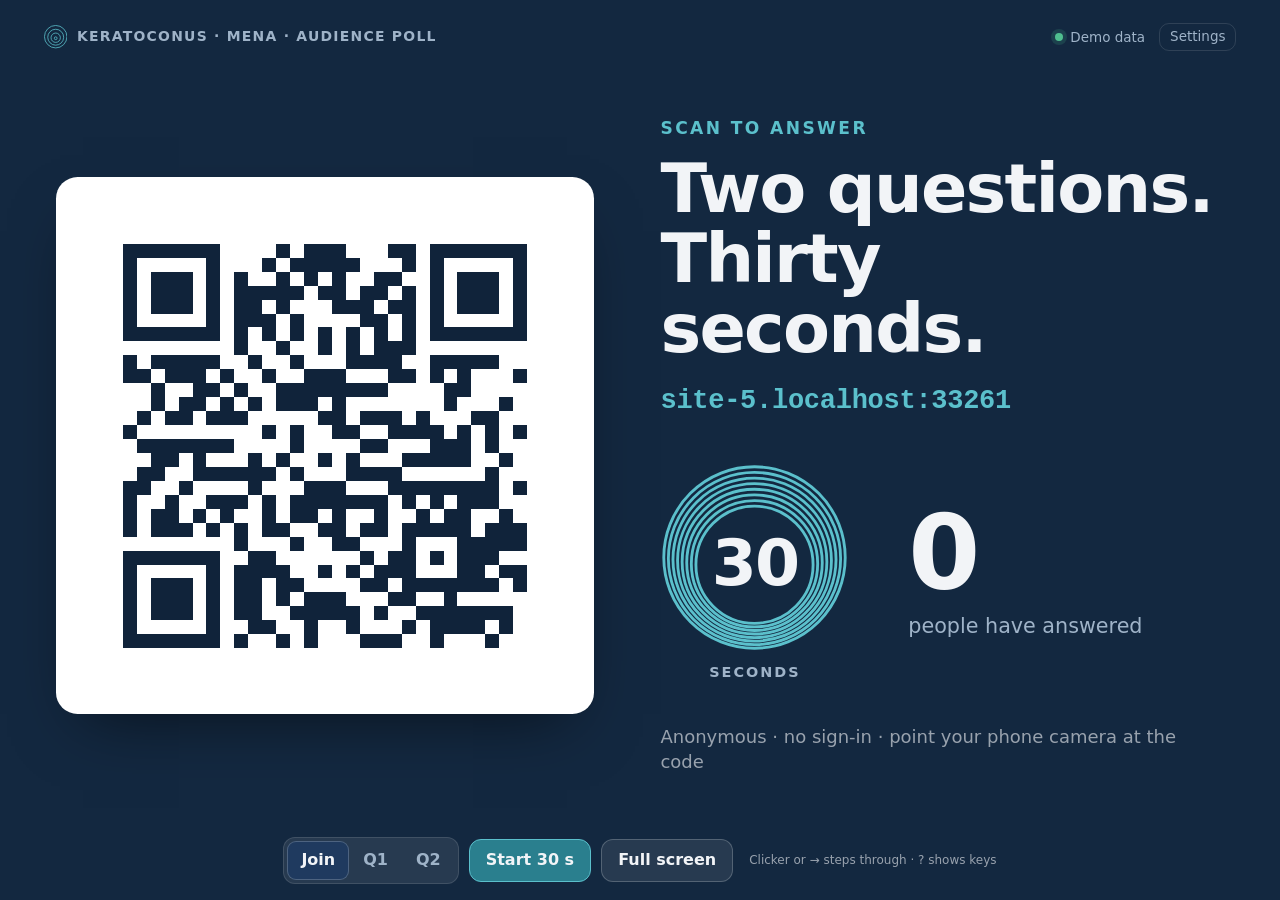
==== screen.html @ 633d8ecb "Live two-question audience poll for the keratoconus talk Voting page for phones, presenter screen wi" ====
<!doctype html>
<html lang="en">
<head>
<meta charset="utf-8">
<meta name="viewport" content="width=device-width, initial-scale=1, viewport-fit=cover">
<meta name="theme-color" content="#132840">
<meta name="robots" content="noindex">
<title>Keratoconus poll: presenter screen</title>
<link rel="icon" href="assets/icon.svg" type="image/svg+xml">
<link rel="stylesheet" href="assets/poll.css?v=1">
</head>
<body class="screen">
<div class="bg-rings" id="bgRings" aria-hidden="true"></div>
<div class="s-app">
  <header class="s-top">
    <div class="brand"><span class="brand-mark" id="brandMark"></span><span>Keratoconus<span class="wide-only"> · MENA · audience poll</span></span></div>
    <div class="s-meta">
      <span class="badge test" id="sessBadge" hidden></span>
      <span class="badge" id="roleBadge" hidden>Presenter</span>
      <span class="conn" id="conn"><i></i><span id="connText">Connecting</span></span>
      <button type="button" class="iconbtn" id="btnSettings" aria-haspopup="dialog">Settings</button>
    </div>
  </header>
  <main class="s-main" id="main">
    <section class="view join" id="vjoin">
      <div class="qr-tile" id="qr"></div>
      <div class="join-side">
        <p class="kicker">Scan to answer</p>
        <h1 class="join-title">Two questions.<br>Thirty seconds.</h1>
        <p class="join-url" id="joinUrl"></p>
        <div class="join-row">
          <div>
            <div class="clock" id="clock"><span id="clockRings"></span><span class="clock-num" id="clockNum">30</span></div>
            <span class="clock-cap" id="clockCap">seconds</span>
          </div>
          <div class="tally"><span class="tally-num" id="tally">0</span><span class="tally-lbl" id="tallyLbl">people have answered</span></div>
        </div>
        <p class="join-note">Anonymous · no sign-in · point your phone camera at the code</p>
      </div>
    </section>
  </main>
  <nav class="s-controls" id="controls" aria-label="Poll controls">
    <div class="seg">
      <button type="button" data-view="join">Join</button>
      <button type="button" data-view="q1">Q1</button>
      <button type="button" data-view="q2">Q2</button>
    </div>
    <button type="button" class="btn" id="btnTimer">Start 30 s</button>
    <button type="button" class="btn" id="btnReveal">Reveal</button>
    <button type="button" class="btn wide-only" id="btnFull">Full screen</button>
    <span class="kbd-hint">Clicker or → steps through · ? shows keys</span>
  </nav>
</div>
<div class="panel" id="panel" hidden role="dialog" aria-label="Settings and help"></div>
<div class="blackout" id="blackout" hidden></div>
<script src="config.js?v=1"></script>
<script src="assets/questions.js?v=1"></script>
<script src="assets/answers.js?v=1"></script>
<script src="assets/qrcode.js?v=1"></script>
<script src="assets/common.js?v=1"></script>
<script src="assets/screen.js?v=1"></script>
</body>
</html>
---- assets/poll.css ----
/* Keratoconus talk poll. Palette follows the slide deck: navy 1F3A5F, teal 2A7F8E, grey 6B7280. */
:root {
  --bg-0: #0d1b2e;
  --bg-1: #132840;
  --navy: #1f3a5f;
  --ink: #f2f4f7;
  --ink-2: #d5dde6;
  --muted: #9fb3c8;
  --dim: rgba(242, 244, 247, 0.6);
  --line: rgba(242, 244, 247, 0.12);
  --line-2: rgba(242, 244, 247, 0.22);
  --surface: rgba(255, 255, 255, 0.045);
  --surface-2: rgba(255, 255, 255, 0.085);
  --teal: #2a7f8e;
  --teal-hi: #5bc0cc;
  --green: #4fbf8f;
  --amber: #e5b85c;
  --font: system-ui, -apple-system, "Segoe UI", Roboto, "Helvetica Neue", Arial, "Noto Sans", sans-serif;
  --mono: ui-monospace, "SF Mono", Menlo, Consolas, "Liberation Mono", monospace;
  color-scheme: dark;
}

* { box-sizing: border-box; }
html { -webkit-text-size-adjust: 100%; }
html, body { margin: 0; background: var(--bg-1); color: var(--ink); }
body {
  font-family: var(--font);
  line-height: 1.4;
  min-height: 100vh;
  min-height: 100dvh;
  -webkit-font-smoothing: antialiased;
  -moz-osx-font-smoothing: grayscale;
}
body::before {
  content: "";
  position: fixed;
  top: 0; right: 0; bottom: 0; left: 0;
  z-index: -2;
  background: radial-gradient(130% 90% at 50% -20%, #24446c 0%, var(--bg-1) 52%, var(--bg-0) 100%);
}
.bg-rings {
  position: fixed;
  z-index: -1;
  pointer-events: none;
  right: -40vmax;
  bottom: -46vmax;
  width: 112vmax;
  height: 112vmax;
}
.bg-rings svg { width: 100%; height: 100%; display: block; }
.bg-rings circle { fill: none; stroke: rgba(159, 179, 200, 0.075); stroke-width: 0.32; }

button { font: inherit; color: inherit; }
a { color: var(--teal-hi); }
:focus-visible { outline: 3px solid var(--teal-hi); outline-offset: 2px; border-radius: 6px; }
[hidden] { display: none !important; }
.sr-only {
  position: absolute; width: 1px; height: 1px; padding: 0; margin: -1px;
  overflow: hidden; clip: rect(0, 0, 0, 0); white-space: nowrap; border: 0;
}

.brand {
  display: flex; align-items: center; gap: 10px;
  font-size: 12.5px; letter-spacing: 0.09em; text-transform: uppercase;
  color: var(--muted); font-weight: 650;
}
.brand-mark { display: block; width: 22px; height: 22px; flex: none; }
.brand-mark svg { width: 100%; height: 100%; display: block; }
.brand-mark circle { fill: none; stroke: var(--teal-hi); stroke-width: 3.4; }

.eyebrow {
  margin: 0 0 10px;
  font-size: 12.5px; letter-spacing: 0.1em; text-transform: uppercase;
  font-weight: 700; color: var(--teal-hi);
}
.eyebrow .step { color: var(--muted); margin-right: 8px; }

@keyframes rise { from { opacity: 0; transform: translateY(12px); } to { opacity: 1; transform: none; } }
@keyframes fade { from { opacity: 0; } to { opacity: 1; } }
@keyframes bump { 0% { transform: scale(1); } 35% { transform: scale(1.08); } 100% { transform: scale(1); } }
@keyframes pulse { 0%, 100% { opacity: 1; } 50% { opacity: 0.35; } }
@keyframes draw { from { stroke-dashoffset: 1; } to { stroke-dashoffset: 0; } }
.enter { animation: rise 0.34s cubic-bezier(0.2, 0.8, 0.2, 1) both; }

/* =====================================================================
   Voter page (phones)
   ===================================================================== */
.voter .wrap {
  max-width: 520px;
  margin: 0 auto;
  padding: max(14px, env(safe-area-inset-top)) 18px max(22px, env(safe-area-inset-bottom));
  min-height: 100vh;
  min-height: 100dvh;
  display: flex;
  flex-direction: column;
}
.v-top { display: flex; align-items: center; justify-content: space-between; gap: 12px; min-height: 44px; }

.pill-timer {
  display: flex; align-items: center; gap: 8px;
  padding: 5px 12px 5px 6px;
  border-radius: 999px;
  background: var(--surface-2);
  border: 1px solid var(--line);
  font-variant-numeric: tabular-nums;
  font-weight: 750; font-size: 15px;
  white-space: nowrap;
}
.pill-timer svg { width: 24px; height: 24px; display: block; }
.pill-timer circle { fill: none; stroke: var(--teal-hi); stroke-width: 3.2; }
.pill-timer .unit { color: var(--muted); font-weight: 600; font-size: 13px; margin-left: -4px; }
.pill-timer.over { color: var(--amber); }
.pill-timer.over circle { stroke: var(--amber); opacity: 0.5; }

.progress { display: grid; grid-template-columns: 1fr 1fr; gap: 6px; margin: 14px 0 24px; }
.progress span { height: 4px; border-radius: 4px; background: var(--line-2); transition: background 0.3s ease; }
.progress span.on { background: var(--teal-hi); }

.qtext {
  margin: 0 0 20px;
  font-size: 22px; line-height: 1.3; font-weight: 650; letter-spacing: -0.005em;
  text-wrap: pretty;
}
.qtext em { font-style: normal; color: var(--teal-hi); }
.opts { display: grid; gap: 10px; }
.opt {
  position: relative;
  display: flex; align-items: center; justify-content: space-between; gap: 12px;
  width: 100%; min-height: 62px;
  padding: 14px 18px;
  border-radius: 14px;
  border: 1px solid var(--line-2);
  background: var(--surface);
  text-align: left; cursor: pointer;
  -webkit-tap-highlight-color: transparent;
  touch-action: manipulation;
  transition: background 0.16s ease, border-color 0.16s ease, transform 0.1s ease, box-shadow 0.16s ease;
}
.opt:hover { background: var(--surface-2); }
.opt:active { transform: scale(0.985); }
.opt-main { font-size: 24px; font-weight: 750; letter-spacing: -0.01em; font-variant-numeric: tabular-nums lining-nums; }
.opt-sub { font-size: 15px; color: var(--muted); font-variant-numeric: tabular-nums; display: flex; align-items: center; gap: 10px; }
.opt .tick {
  width: 22px; height: 22px; border-radius: 50%;
  border: 1.5px solid var(--line-2);
  display: grid; place-items: center; flex: none;
}
.opt .tick svg { width: 13px; height: 13px; opacity: 0; }
.opt[aria-checked="true"] {
  background: var(--teal);
  border-color: var(--teal-hi);
  box-shadow: 0 0 0 4px rgba(91, 192, 204, 0.18), 0 12px 26px -14px rgba(0, 0, 0, 0.7);
}
.opt[aria-checked="true"] .opt-sub { color: rgba(255, 255, 255, 0.88); }
.opt[aria-checked="true"] .tick { background: #fff; border-color: #fff; }
.opt[aria-checked="true"] .tick svg { opacity: 1; }
.hint { margin: 16px 2px 0; font-size: 13.5px; color: var(--dim); }
.back {
  margin-top: 14px; background: none; border: 0; padding: 8px 2px;
  color: var(--muted); font-size: 15px; cursor: pointer; align-self: flex-start;
}

/* done + reveal */
.done-mark { width: 58px; height: 58px; margin: 6px 0 4px; }
.done-mark svg { width: 100%; height: 100%; display: block; overflow: visible; }
.done-mark circle { fill: none; stroke: var(--teal-hi); stroke-width: 2.2; stroke-dasharray: 1; stroke-dashoffset: 0; }
.done-mark .chk { fill: none; stroke: var(--ink); stroke-width: 6; stroke-linecap: round; stroke-linejoin: round; stroke-dasharray: 1; }
.done-mark.play circle { animation: draw 0.7s cubic-bezier(0.3, 0.7, 0.2, 1) both; }
.done-mark.play .chk { animation: draw 0.4s 0.55s ease-out both; }
.done h1 { font-size: 30px; line-height: 1.15; margin: 10px 0 6px; letter-spacing: -0.015em; }
.lede { color: var(--ink-2); margin: 0 0 20px; font-size: 16px; }

.card {
  border: 1px solid var(--line);
  background: var(--surface);
  border-radius: 16px;
  padding: 16px 16px 15px;
  margin-bottom: 12px;
}
.card .eyebrow { margin-bottom: 8px; }
.yours { display: flex; align-items: baseline; justify-content: space-between; gap: 10px; }
.yours .lbl { color: var(--muted); font-size: 14px; display: block; }
.yours b { font-size: 22px; font-variant-numeric: tabular-nums; }
.yours .pc { color: var(--muted); font-size: 15px; margin-left: 6px; }
.link {
  background: none; border: 0; color: var(--teal-hi);
  font-weight: 650; padding: 6px 0; cursor: pointer; font-size: 15px;
}
.wait { color: var(--dim); font-size: 14px; margin: 8px 0 0; }

.ans { display: flex; align-items: baseline; gap: 10px; flex-wrap: wrap; margin: 2px 0 2px; }
.ans .big { font-size: 40px; line-height: 1.05; font-weight: 800; letter-spacing: -0.025em; color: var(--teal-hi); font-variant-numeric: tabular-nums; }
.ans .val { font-size: 19px; color: var(--ink-2); font-weight: 650; }
.basis { color: var(--muted); font-size: 14px; margin: 0 0 12px; }
.dots { display: grid; grid-template-columns: repeat(11, 1fr); gap: 5px; margin: 6px 0 14px; max-width: 286px; }
.dots i { display: block; width: 100%; height: 0; padding-top: 100%; border-radius: 50%; background: rgba(159, 179, 200, 0.26); }
.dots i.hit { background: var(--teal-hi); box-shadow: 0 0 0 3px rgba(91, 192, 204, 0.22); }
.dots-cap { font-size: 12.5px; color: var(--dim); margin: -6px 0 12px; }
.mine { border-top: 1px solid var(--line); padding-top: 12px; margin-top: 4px; font-size: 15px; color: var(--ink-2); }
.mine b { color: var(--ink); }
.mine .src { display: block; color: var(--muted); font-size: 13.5px; margin-top: 3px; }
.mine.right b { color: var(--teal-hi); }
.room { color: var(--muted); font-size: 13.5px; margin: 6px 0 0; }
.take { margin: 12px 0 0; font-size: 15px; line-height: 1.45; color: var(--ink); }

.sendstate { font-size: 13.5px; color: var(--dim); margin: 6px 2px 0; display: flex; gap: 9px; align-items: center; }
.sendstate .dot { width: 8px; height: 8px; border-radius: 50%; background: var(--muted); flex: none; }
.sendstate.ok .dot { background: var(--green); }
.sendstate.busy .dot { animation: pulse 1s ease-in-out infinite; }
.sendstate.err .dot { background: var(--amber); }
.notice {
  border: 1px solid rgba(229, 184, 92, 0.4);
  background: rgba(229, 184, 92, 0.1);
  color: var(--ink);
  border-radius: 12px; padding: 10px 12px; font-size: 14px; margin: 0 0 16px;
}
.btn-ghost {
  display: inline-flex; align-items: center; gap: 8px;
  border: 1px solid var(--line-2); background: var(--surface);
  border-radius: 12px; padding: 11px 14px; color: var(--ink);
  text-decoration: none; font-weight: 650; font-size: 15px; cursor: pointer;
}
.v-foot {
  margin-top: auto; padding-top: 28px;
  font-size: 12.5px; color: var(--dim);
  display: flex; justify-content: space-between; gap: 12px; flex-wrap: wrap;
}
.v-foot .link { font-size: 12.5px; color: var(--muted); font-weight: 600; padding: 0; }
.demo-flag { color: var(--amber); }

/* =====================================================================
   Presenter screen (projector, laptop or phone)
   ===================================================================== */
.screen { overflow: hidden; height: 100vh; height: 100dvh; }
.s-app { height: 100%; display: grid; grid-template-rows: auto 1fr auto; }
.s-top { display: flex; align-items: center; justify-content: space-between; gap: 16px; padding: 2.6vh 3.4vw 0; }
.s-top .brand { font-size: max(12px, 1.55vh); }
.s-top .brand-mark { width: max(20px, 2.6vh); height: max(20px, 2.6vh); }
.s-meta { display: flex; align-items: center; gap: 14px; font-size: max(12px, 1.5vh); color: var(--muted); }
.badge {
  border-radius: 999px; padding: 3px 10px; font-weight: 700;
  letter-spacing: 0.06em; text-transform: uppercase; font-size: max(10.5px, 1.25vh);
  border: 1px solid var(--line-2); color: var(--muted);
}
.badge.test { background: rgba(229, 184, 92, 0.14); color: var(--amber); border-color: rgba(229, 184, 92, 0.42); }
.conn { display: flex; align-items: center; gap: 7px; white-space: nowrap; }
.conn i { width: 8px; height: 8px; border-radius: 50%; background: var(--muted); }
.conn.live i { background: var(--green); box-shadow: 0 0 0 4px rgba(79, 191, 143, 0.16); }
.conn.bad i { background: var(--amber); }
.iconbtn {
  background: none; border: 1px solid var(--line); color: var(--muted);
  border-radius: 10px; padding: 6px 10px; cursor: pointer; line-height: 1; font-size: max(13px, 1.5vh);
}
.iconbtn:hover { color: var(--ink); border-color: var(--line-2); }

.s-main { position: relative; min-height: 0; }
.view { position: absolute; inset: 0; padding: 3vh 4.4vw 1.5vh; display: none; }
.view.on { display: grid; animation: fade 0.35s ease both; }

/* join */
.join { grid-template-columns: auto 1fr; align-items: center; gap: 5.2vw; }
.qr-tile {
  background: #fff; border-radius: 2.4vh; padding: 1.2vh;
  width: min(60vh, 42vw); aspect-ratio: 1 / 1;
  box-shadow: 0 3vh 7vh -3vh rgba(0, 0, 0, 0.6);
}
.qr-tile svg { width: 100%; height: 100%; display: block; }
.kicker {
  margin: 0 0 1.5vh;
  font-size: max(12px, 1.9vh); letter-spacing: 0.14em; text-transform: uppercase;
  font-weight: 700; color: var(--teal-hi);
}
.join-title { margin: 0 0 2.2vh; font-size: 7.6vh; line-height: 1.02; letter-spacing: -0.025em; font-weight: 800; }
.join-url { font-family: var(--mono); font-size: 3vh; color: var(--ink-2); margin: 0 0 4.6vh; letter-spacing: -0.01em; word-break: break-all; }
.join-url b { color: var(--teal-hi); font-weight: 700; }
.join-row { display: flex; align-items: center; gap: 4.6vw; }
.clock { position: relative; width: 21vh; height: 21vh; flex: none; }
.clock svg { width: 100%; height: 100%; display: block; }
.clock circle { fill: none; stroke: var(--teal-hi); stroke-width: 1.5; }
.clock.over circle { stroke: var(--muted); }
.clock-num {
  position: absolute; inset: 0; display: grid; place-items: center;
  font-size: 7.2vh; font-weight: 800; font-variant-numeric: tabular-nums; letter-spacing: -0.03em;
  padding-top: 1.4vh;
}
.clock-cap {
  display: block; font-size: max(11px, 1.6vh); color: var(--muted); text-align: center;
  margin-top: 1.2vh; text-transform: uppercase; letter-spacing: 0.14em; font-weight: 700;
}
.tally-num { display: block; font-size: 11.5vh; line-height: 0.95; font-weight: 800; letter-spacing: -0.035em; font-variant-numeric: tabular-nums; }
.tally-num.bump { animation: bump 0.45s ease; }
.tally-lbl { display: block; font-size: 2.3vh; color: var(--muted); margin-top: 1vh; }
.join-note { margin: 4.6vh 0 0; color: var(--dim); font-size: 2vh; }

/* results */
.results { grid-template-rows: auto 1fr auto; gap: 2.2vh; }
.r-q { margin: 0; font-size: 3.6vh; line-height: 1.22; font-weight: 650; max-width: 60ch; text-wrap: balance; }
.r-mode { display: none; }
.bars { list-style: none; margin: 0; padding: 0; display: grid; grid-auto-rows: minmax(0, 1fr); gap: 1.2vh; align-content: stretch; min-height: 0; }
.bar { display: grid; grid-template-columns: 23vh minmax(0, 1fr) 13vh; align-items: center; column-gap: 2.6vw; min-height: 0; }
.bar-label { display: flex; flex-direction: column; justify-content: center; }
.bar-main { font-size: 3.9vh; line-height: 1.05; font-weight: 800; letter-spacing: -0.015em; font-variant-numeric: tabular-nums; display: flex; align-items: center; gap: 1vh; transition: color 0.4s ease; }
.bar-sub { font-size: 1.95vh; color: var(--muted); margin-top: 0.4vh; }
.bar-mid { display: flex; flex-direction: column; justify-content: center; gap: 0.9vh; min-width: 0; }
.bar-track { position: relative; height: 5.4vh; border-radius: 1.1vh; background: rgba(255, 255, 255, 0.06); overflow: hidden; }
.bar-fill {
  position: absolute; top: 0; bottom: 0; left: 0; width: 0;
  background: rgba(159, 179, 200, 0.6);
  border-radius: 1.1vh;
  transition: width 0.8s cubic-bezier(0.2, 0.8, 0.2, 1), background 0.45s ease;
}
.bar.top .bar-fill { background: rgba(213, 221, 230, 0.86); }
.bar-tag {
  position: absolute; top: 50%; transform: translateY(-50%); left: 1.2vh;
  font-size: 1.6vh; font-weight: 750; letter-spacing: 0.08em; text-transform: uppercase;
  color: var(--bg-1); background: rgba(242, 244, 247, 0.92); border-radius: 999px; padding: 0.35vh 1.1vh;
  opacity: 0; transition: opacity 0.3s ease;
}
.bar.top .bar-tag { opacity: 1; }
.bar-src {
  font-size: 2.05vh; line-height: 1.2; color: var(--muted);
  white-space: nowrap; overflow: hidden; text-overflow: ellipsis;
  visibility: hidden; opacity: 0; transform: translateY(-4px);
  transition: opacity 0.4s ease, transform 0.4s ease;
}
.bar-val { text-align: right; font-variant-numeric: tabular-nums; }
.bar-pct { display: block; font-size: 3.6vh; line-height: 1.05; font-weight: 800; letter-spacing: -0.02em; }
.bar-n { display: block; font-size: 1.8vh; color: var(--muted); margin-top: 0.3vh; }
.check {
  display: none; width: 3.2vh; height: 3.2vh; border-radius: 50%;
  background: var(--teal-hi); color: var(--bg-0); flex: none;
  align-items: center; justify-content: center;
}
.check svg { width: 58%; height: 58%; }

.results.revealed .bar-src { visibility: visible; opacity: 1; transform: none; }
.results.revealed .bar:nth-child(2) .bar-src { transition-delay: 0.08s; }
.results.revealed .bar:nth-child(3) .bar-src { transition-delay: 0.16s; }
.results.revealed .bar:nth-child(4) .bar-src { transition-delay: 0.24s; }
.results.revealed .bar:nth-child(5) .bar-src { transition-delay: 0.32s; }
.results.revealed .bar .bar-tag { opacity: 0; }
.results.revealed .bar:not(.correct) .bar-fill { background: rgba(159, 179, 200, 0.3); }
.results.revealed .bar:not(.correct) .bar-main,
.results.revealed .bar:not(.correct) .bar-pct { color: var(--ink-2); }
.results.revealed .bar.correct .bar-fill { background: var(--teal-hi); }
.results.revealed .bar.correct .bar-main { color: var(--teal-hi); }
.results.revealed .bar.correct .bar-src { color: var(--teal-hi); font-weight: 700; }
.results.revealed .bar.correct .check { display: inline-flex; }

.r-foot { display: flex; align-items: flex-end; justify-content: space-between; gap: 3vw; min-height: 6vh; }
.r-n { margin: 0; color: var(--muted); font-size: 2.1vh; white-space: nowrap; }
.r-n b { color: var(--ink); font-size: 2.6vh; font-variant-numeric: tabular-nums; }
.r-n .phones { margin-left: 1.4vh; color: var(--teal-hi); }
.r-answer { margin: 0; text-align: right; opacity: 0; transform: translateY(6px); transition: opacity 0.5s 0.35s ease, transform 0.5s 0.35s ease; }
.r-answer .a1 { display: block; font-size: 2.2vh; color: var(--muted); }
.r-answer .a1 b { color: var(--ink); }
.r-answer .a2 { display: block; font-size: 2.3vh; color: var(--ink); max-width: 90ch; margin-top: 0.4vh; }
.results.revealed .r-answer { opacity: 1; transform: none; }

/* controls */
.s-controls {
  display: flex; align-items: center; justify-content: center; flex-wrap: wrap; gap: 10px;
  padding: 1.2vh 2vw 1.8vh;
  transition: opacity 0.4s ease;
}
.screen.idle .s-controls { opacity: 0; pointer-events: none; }
.screen.idle { cursor: none; }
.seg { display: flex; background: var(--surface-2); border: 1px solid var(--line); border-radius: 12px; padding: 3px; }
.seg button { background: none; border: 0; padding: 8px 14px; border-radius: 9px; color: var(--muted); font-weight: 650; cursor: pointer; }
.seg button.on { background: var(--navy); color: var(--ink); box-shadow: inset 0 0 0 1px var(--line-2); }
.btn {
  background: var(--surface-2); border: 1px solid var(--line-2); border-radius: 12px;
  padding: 9px 16px; font-weight: 650; cursor: pointer; color: var(--ink); white-space: nowrap;
}
.btn:hover { border-color: var(--muted); }
.btn.primary { background: var(--teal); border-color: var(--teal-hi); }
.btn.on { background: var(--teal); border-color: var(--teal-hi); }
.btn:disabled { opacity: 0.45; cursor: default; }
.kbd-hint { font-size: 12px; color: var(--dim); margin-left: 6px; }

/* panels */
.panel {
  position: fixed; z-index: 40; right: 2vw; top: 7vh;
  width: min(420px, calc(100vw - 24px));
  max-height: 86vh; overflow: auto;
  background: rgba(15, 31, 52, 0.97);
  border: 1px solid var(--line-2); border-radius: 16px;
  padding: 18px 18px 16px;
  box-shadow: 0 30px 60px -20px rgba(0, 0, 0, 0.7);
  font-size: 14.5px;
}
.panel h2 { font-size: 13px; letter-spacing: 0.1em; text-transform: uppercase; color: var(--muted); margin: 0 0 12px; }
.panel h3 { font-size: 14.5px; margin: 16px 0 6px; }
.panel p { margin: 0 0 8px; color: var(--ink-2); }
.panel .row { display: flex; gap: 8px; flex-wrap: wrap; margin: 8px 0 4px; }
.panel code, .panel .mono { font-family: var(--mono); font-size: 12.5px; color: var(--ink-2); word-break: break-all; }
.panel .x { position: absolute; right: 10px; top: 10px; }
.panel .warn { color: var(--amber); }
.keys { display: grid; grid-template-columns: auto 1fr; gap: 6px 14px; margin: 4px 0 0; }
.keys kbd {
  font-family: var(--mono); font-size: 12px; color: var(--ink);
  border: 1px solid var(--line-2); border-bottom-width: 2px; border-radius: 6px; padding: 1px 6px; white-space: nowrap;
}
.keys span { color: var(--ink-2); }
.blackout { position: fixed; inset: 0; z-index: 90; background: #000; }

/* presenter screen on a phone or a narrow window */
@media (max-width: 860px), (max-aspect-ratio: 1/1) {
  .screen { overflow: auto; height: auto; }
  .s-app { min-height: 100vh; min-height: 100dvh; grid-template-rows: auto auto; }
  .s-top { padding: max(12px, env(safe-area-inset-top)) 16px 0; }
  .s-top .brand { font-size: 12px; }
  .s-meta { gap: 10px; font-size: 12px; }
  .view { position: static; padding: 18px 16px 130px; }
  .view.on { display: block; }
  .qr-tile { width: min(66vw, 300px); border-radius: 16px; padding: 8px; margin-bottom: 22px; }
  .kicker { font-size: 12px; margin-bottom: 8px; }
  .join-title { font-size: 30px; margin-bottom: 10px; }
  .join-url { font-size: 15px; margin-bottom: 22px; }
  .join-row { gap: 26px; }
  .clock { width: 108px; height: 108px; }
  .clock-num { font-size: 34px; padding-top: 4px; }
  .clock-cap { font-size: 11px; margin-top: 6px; }
  .tally-num { font-size: 54px; }
  .tally-lbl { font-size: 14px; margin-top: 4px; }
  .join-note { font-size: 13px; margin-top: 22px; }
  .r-q { font-size: 17px; margin-bottom: 10px; }
  .r-mode { display: block; margin: 0 0 16px; font-size: 15px; color: var(--ink-2); }
  .r-mode b { color: var(--ink); font-size: 18px; }
  .bars { gap: 14px; }
  .bar { grid-template-columns: 92px minmax(0, 1fr) 54px; column-gap: 12px; }
  .bar-main { font-size: 18px; gap: 6px; }
  .bar-sub { font-size: 12px; margin-top: 1px; }
  .bar-mid { gap: 5px; }
  .bar-track { height: 26px; border-radius: 7px; }
  .bar-fill { border-radius: 7px; }
  .bar-tag { display: none; }
  .bar-src { font-size: 12px; white-space: normal; }
  .bar-pct { font-size: 17px; }
  .bar-n { font-size: 11px; }
  .check { width: 18px; height: 18px; }
  .r-foot { flex-direction: column; align-items: flex-start; gap: 8px; margin-top: 18px; }
  .r-n { font-size: 13px; }
  .r-n b { font-size: 15px; }
  .r-answer { text-align: left; }
  .r-answer .a1, .r-answer .a2 { font-size: 14px; }
  .s-controls {
    position: fixed; left: 0; right: 0; bottom: 0; z-index: 30;
    padding: 10px 12px max(12px, env(safe-area-inset-bottom));
    background: rgba(13, 27, 46, 0.94);
    border-top: 1px solid var(--line);
    -webkit-backdrop-filter: blur(8px); backdrop-filter: blur(8px);
    gap: 8px;
  }
  .screen.idle .s-controls { opacity: 1; pointer-events: auto; }
  .screen.idle { cursor: auto; }
  .seg button { padding: 9px 12px; }
  .btn { padding: 10px 13px; }
  .kbd-hint, .wide-only { display: none; }
  .panel { top: auto; bottom: 86px; right: 12px; left: 12px; width: auto; max-height: 70vh; }
}

@media (prefers-reduced-motion: reduce) {
  *, *::before, *::after { animation-duration: 0.001s !important; transition-duration: 0.001s !important; transition-delay: 0s !important; }
}
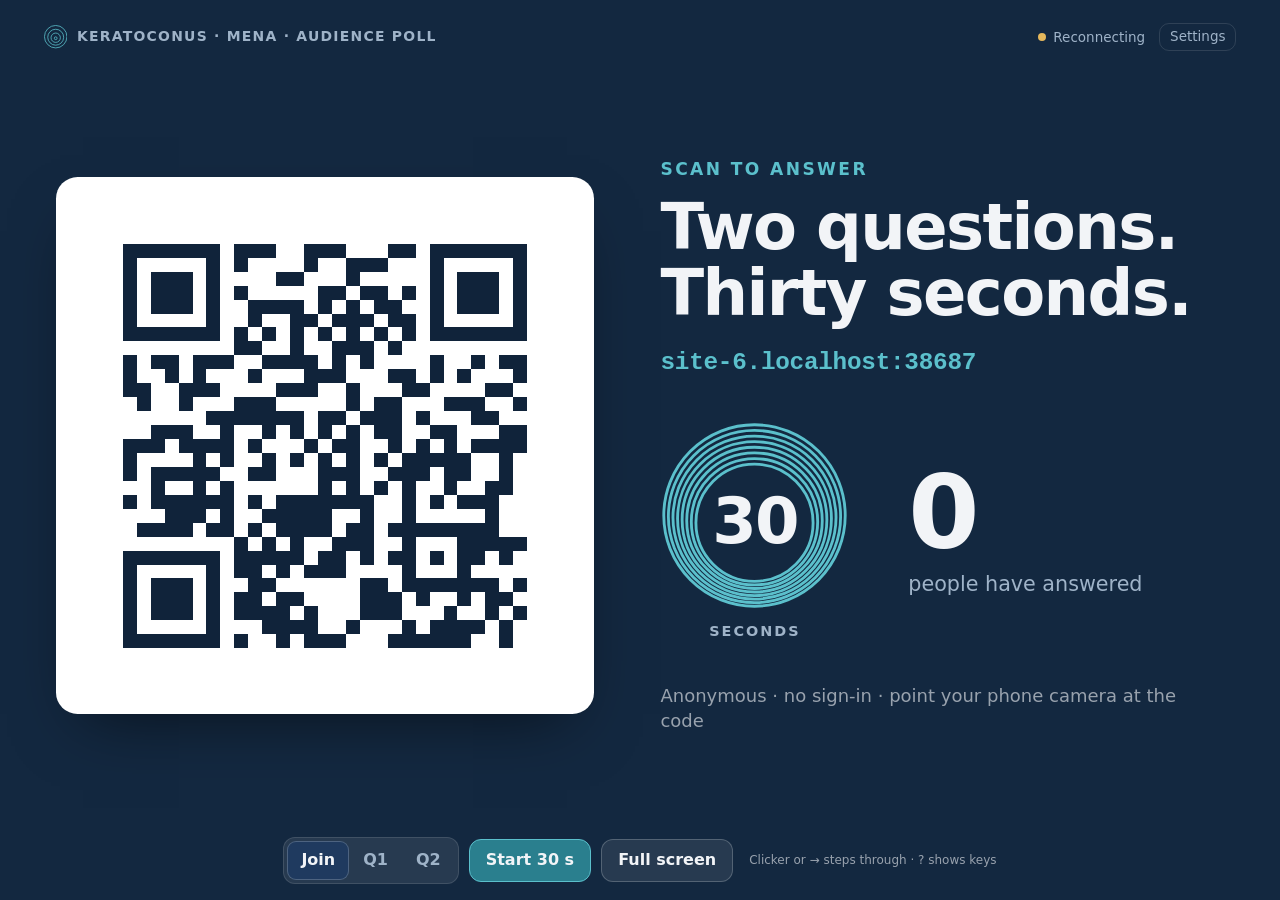
==== commit cca0d78e: "Fit the join screen to narrower windows Scale the title, address, timer and count with the window wi" ====
--- a/screen.html
+++ b/screen.html
@@ -7,7 +7,7 @@
 <meta name="robots" content="noindex">
 <title>Keratoconus poll: presenter screen</title>
 <link rel="icon" href="assets/icon.svg" type="image/svg+xml">
-<link rel="stylesheet" href="assets/poll.css?v=1">
+<link rel="stylesheet" href="assets/poll.css?v=2">
 </head>
 <body class="screen">
 <div class="bg-rings" id="bgRings" aria-hidden="true"></div>
@@ -53,11 +53,11 @@
 </div>
 <div class="panel" id="panel" hidden role="dialog" aria-label="Settings and help"></div>
 <div class="blackout" id="blackout" hidden></div>
-<script src="config.js?v=1"></script>
-<script src="assets/questions.js?v=1"></script>
-<script src="assets/answers.js?v=1"></script>
-<script src="assets/qrcode.js?v=1"></script>
-<script src="assets/common.js?v=1"></script>
-<script src="assets/screen.js?v=1"></script>
+<script src="config.js?v=2"></script>
+<script src="assets/questions.js?v=2"></script>
+<script src="assets/answers.js?v=2"></script>
+<script src="assets/qrcode.js?v=2"></script>
+<script src="assets/common.js?v=2"></script>
+<script src="assets/screen.js?v=2"></script>
 </body>
 </html>
--- a/assets/poll.css
+++ b/assets/poll.css
@@ -270,24 +270,24 @@
   font-size: max(12px, 1.9vh); letter-spacing: 0.14em; text-transform: uppercase;
   font-weight: 700; color: var(--teal-hi);
 }
-.join-title { margin: 0 0 2.2vh; font-size: 7.6vh; line-height: 1.02; letter-spacing: -0.025em; font-weight: 800; }
-.join-url { font-family: var(--mono); font-size: 3vh; color: var(--ink-2); margin: 0 0 4.6vh; letter-spacing: -0.01em; word-break: break-all; }
+.join-title { margin: 0 0 2.2vh; font-size: min(7.6vh, 5vw); line-height: 1.02; letter-spacing: -0.025em; font-weight: 800; }
+.join-url { font-family: var(--mono); font-size: min(3vh, 1.9vw); color: var(--ink-2); margin: 0 0 4.6vh; letter-spacing: -0.01em; word-break: break-all; }
 .join-url b { color: var(--teal-hi); font-weight: 700; }
 .join-row { display: flex; align-items: center; gap: 4.6vw; }
-.clock { position: relative; width: 21vh; height: 21vh; flex: none; }
+.clock { position: relative; width: min(21vh, 15vw); height: min(21vh, 15vw); flex: none; }
 .clock svg { width: 100%; height: 100%; display: block; }
 .clock circle { fill: none; stroke: var(--teal-hi); stroke-width: 1.5; }
 .clock.over circle { stroke: var(--muted); }
 .clock-num {
   position: absolute; inset: 0; display: grid; place-items: center;
-  font-size: 7.2vh; font-weight: 800; font-variant-numeric: tabular-nums; letter-spacing: -0.03em;
+  font-size: min(7.2vh, 5vw); font-weight: 800; font-variant-numeric: tabular-nums; letter-spacing: -0.03em;
   padding-top: 1.4vh;
 }
 .clock-cap {
   display: block; font-size: max(11px, 1.6vh); color: var(--muted); text-align: center;
   margin-top: 1.2vh; text-transform: uppercase; letter-spacing: 0.14em; font-weight: 700;
 }
-.tally-num { display: block; font-size: 11.5vh; line-height: 0.95; font-weight: 800; letter-spacing: -0.035em; font-variant-numeric: tabular-nums; }
+.tally-num { display: block; font-size: min(11.5vh, 8vw); line-height: 0.95; font-weight: 800; letter-spacing: -0.035em; font-variant-numeric: tabular-nums; }
 .tally-num.bump { animation: bump 0.45s ease; }
 .tally-lbl { display: block; font-size: 2.3vh; color: var(--muted); margin-top: 1vh; }
 .join-note { margin: 4.6vh 0 0; color: var(--dim); font-size: 2vh; }
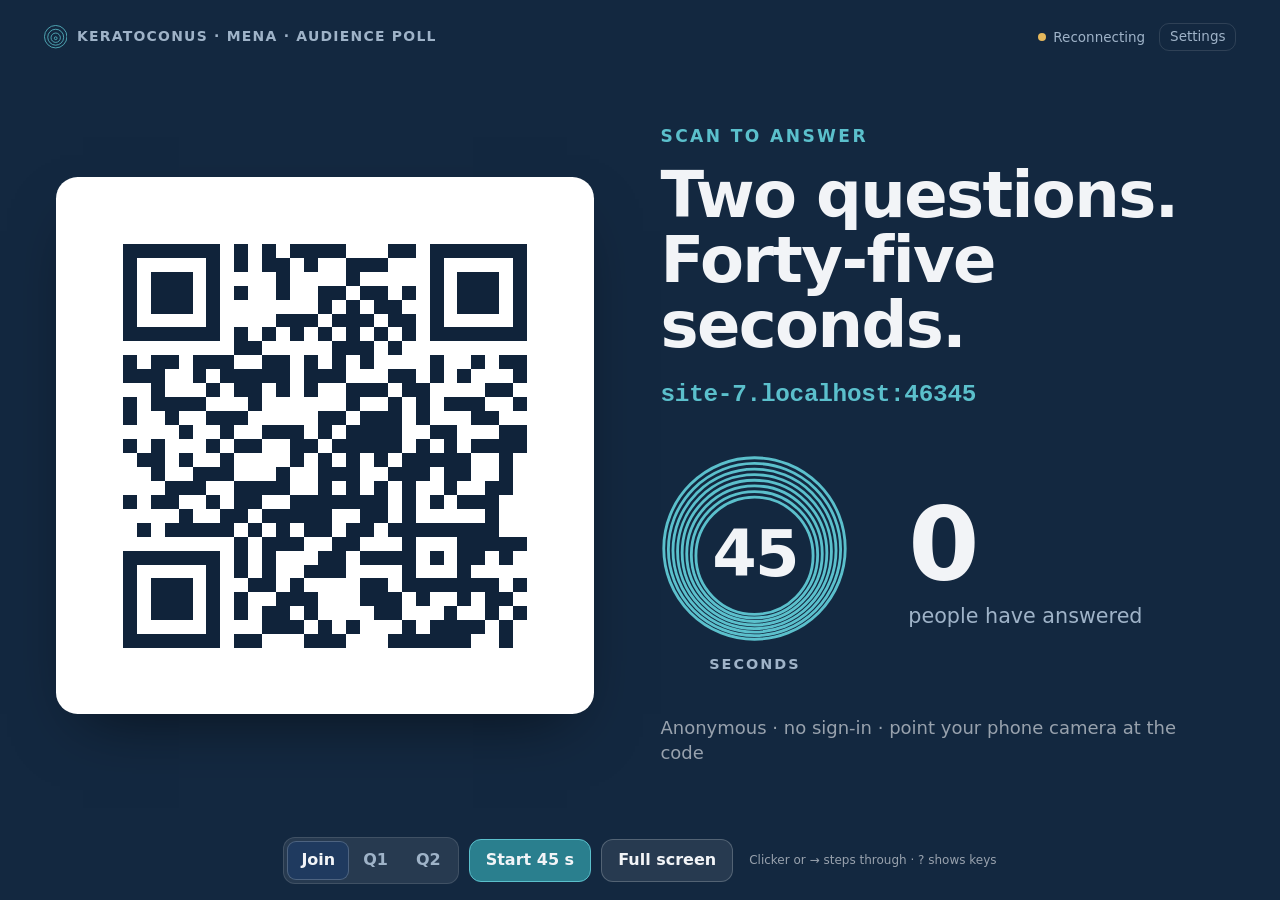
==== commit e2e762aa: "Start screen before the countdown; 45 seconds Phones now open on a short start screen and each perso" ====
--- a/screen.html
+++ b/screen.html
@@ -7,7 +7,7 @@
 <meta name="robots" content="noindex">
 <title>Keratoconus poll: presenter screen</title>
 <link rel="icon" href="assets/icon.svg" type="image/svg+xml">
-<link rel="stylesheet" href="assets/poll.css?v=2">
+<link rel="stylesheet" href="assets/poll.css?v=3">
 </head>
 <body class="screen">
 <div class="bg-rings" id="bgRings" aria-hidden="true"></div>
@@ -53,11 +53,11 @@
 </div>
 <div class="panel" id="panel" hidden role="dialog" aria-label="Settings and help"></div>
 <div class="blackout" id="blackout" hidden></div>
-<script src="config.js?v=2"></script>
-<script src="assets/questions.js?v=2"></script>
-<script src="assets/answers.js?v=2"></script>
-<script src="assets/qrcode.js?v=2"></script>
-<script src="assets/common.js?v=2"></script>
-<script src="assets/screen.js?v=2"></script>
+<script src="config.js?v=3"></script>
+<script src="assets/questions.js?v=3"></script>
+<script src="assets/answers.js?v=3"></script>
+<script src="assets/qrcode.js?v=3"></script>
+<script src="assets/common.js?v=3"></script>
+<script src="assets/screen.js?v=3"></script>
 </body>
 </html>
--- a/assets/poll.css
+++ b/assets/poll.css
@@ -159,6 +159,24 @@
   margin-top: 14px; background: none; border: 0; padding: 8px 2px;
   color: var(--muted); font-size: 15px; cursor: pointer; align-self: flex-start;
 }
+
+/* intro */
+.intro-mark { width: 74px; height: 74px; margin: 6px 0 18px; }
+.intro-mark svg { width: 100%; height: 100%; display: block; }
+.intro-mark circle { fill: none; stroke: var(--teal-hi); stroke-width: 2.2; }
+.intro-title { font-size: 30px; line-height: 1.15; margin: 4px 0 10px; letter-spacing: -0.015em; }
+.intro-list { list-style: none; padding: 0; margin: 0 0 28px; display: grid; gap: 11px; }
+.intro-list li { display: flex; gap: 11px; align-items: baseline; color: var(--ink-2); font-size: 16px; }
+.intro-list li::before { content: ""; width: 7px; height: 7px; border-radius: 50%; background: var(--teal-hi); flex: none; transform: translateY(-2px); }
+.btn-start {
+  width: 100%; min-height: 58px; border-radius: 14px;
+  border: 1px solid var(--teal-hi); background: var(--teal); color: #fff;
+  font-size: 19px; font-weight: 750; cursor: pointer;
+  -webkit-tap-highlight-color: transparent; touch-action: manipulation;
+  box-shadow: 0 0 0 4px rgba(91, 192, 204, 0.16), 0 12px 26px -14px rgba(0, 0, 0, 0.7);
+  transition: transform 0.1s ease;
+}
+.btn-start:active { transform: scale(0.985); }
 
 /* done + reveal */
 .done-mark { width: 58px; height: 58px; margin: 6px 0 4px; }
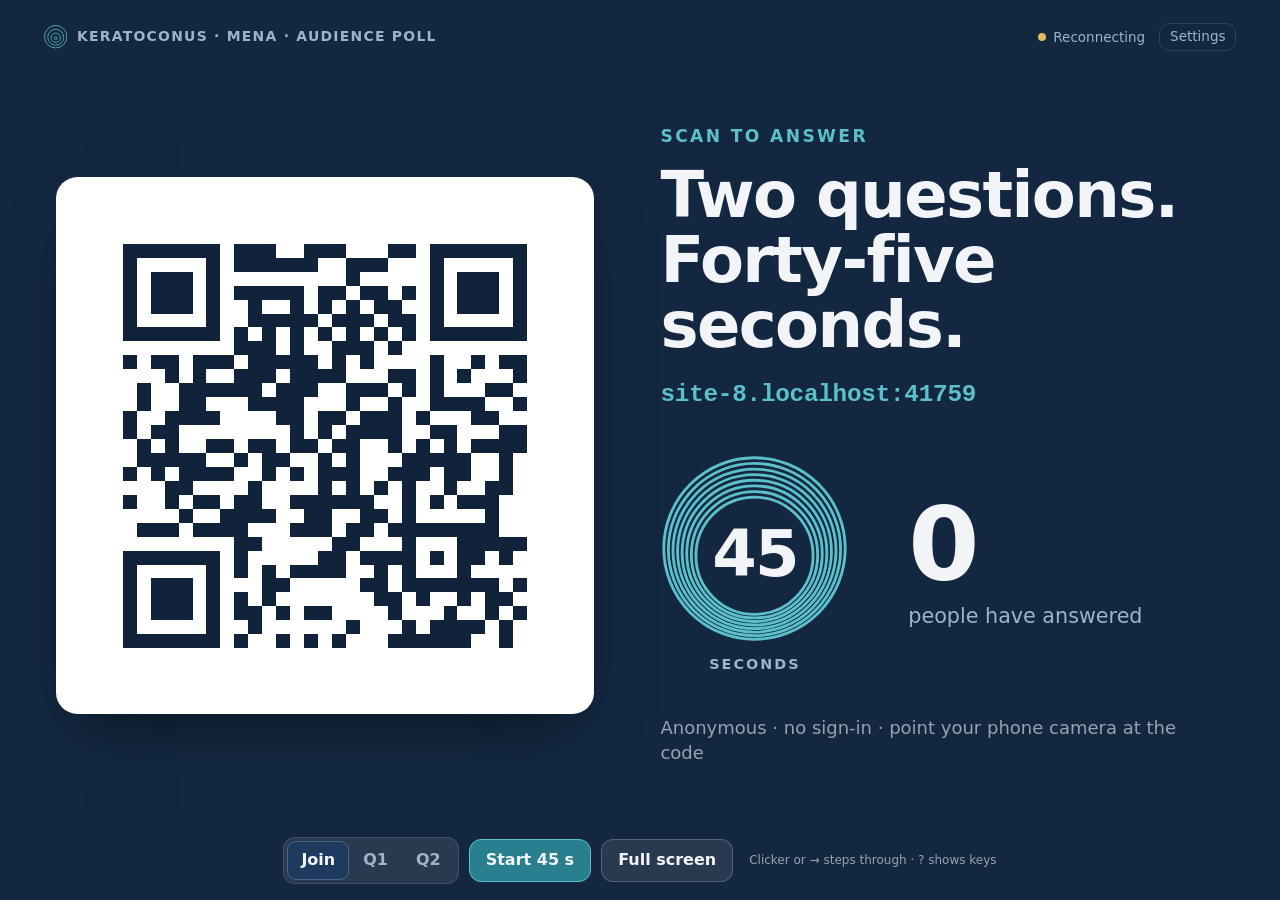
==== commit cc442ec2: "Lock each answer on the first tap Remove the back button, the Change links and Answer again, ignore " ====
--- a/screen.html
+++ b/screen.html
@@ -7,7 +7,7 @@
 <meta name="robots" content="noindex">
 <title>Keratoconus poll: presenter screen</title>
 <link rel="icon" href="assets/icon.svg" type="image/svg+xml">
-<link rel="stylesheet" href="assets/poll.css?v=3">
+<link rel="stylesheet" href="assets/poll.css?v=4">
 </head>
 <body class="screen">
 <div class="bg-rings" id="bgRings" aria-hidden="true"></div>
@@ -53,11 +53,11 @@
 </div>
 <div class="panel" id="panel" hidden role="dialog" aria-label="Settings and help"></div>
 <div class="blackout" id="blackout" hidden></div>
-<script src="config.js?v=3"></script>
-<script src="assets/questions.js?v=3"></script>
-<script src="assets/answers.js?v=3"></script>
-<script src="assets/qrcode.js?v=3"></script>
-<script src="assets/common.js?v=3"></script>
-<script src="assets/screen.js?v=3"></script>
+<script src="config.js?v=4"></script>
+<script src="assets/questions.js?v=4"></script>
+<script src="assets/answers.js?v=4"></script>
+<script src="assets/qrcode.js?v=4"></script>
+<script src="assets/common.js?v=4"></script>
+<script src="assets/screen.js?v=4"></script>
 </body>
 </html>
--- a/assets/poll.css
+++ b/assets/poll.css
@@ -155,6 +155,8 @@
 .opt[aria-checked="true"] .tick { background: #fff; border-color: #fff; }
 .opt[aria-checked="true"] .tick svg { opacity: 1; }
 .hint { margin: 16px 2px 0; font-size: 13.5px; color: var(--dim); }
+.qview.locked .opt { pointer-events: none; }
+.qview.locked .opt[aria-checked="false"] { opacity: 0.4; }
 .back {
   margin-top: 14px; background: none; border: 0; padding: 8px 2px;
   color: var(--muted); font-size: 15px; cursor: pointer; align-self: flex-start;
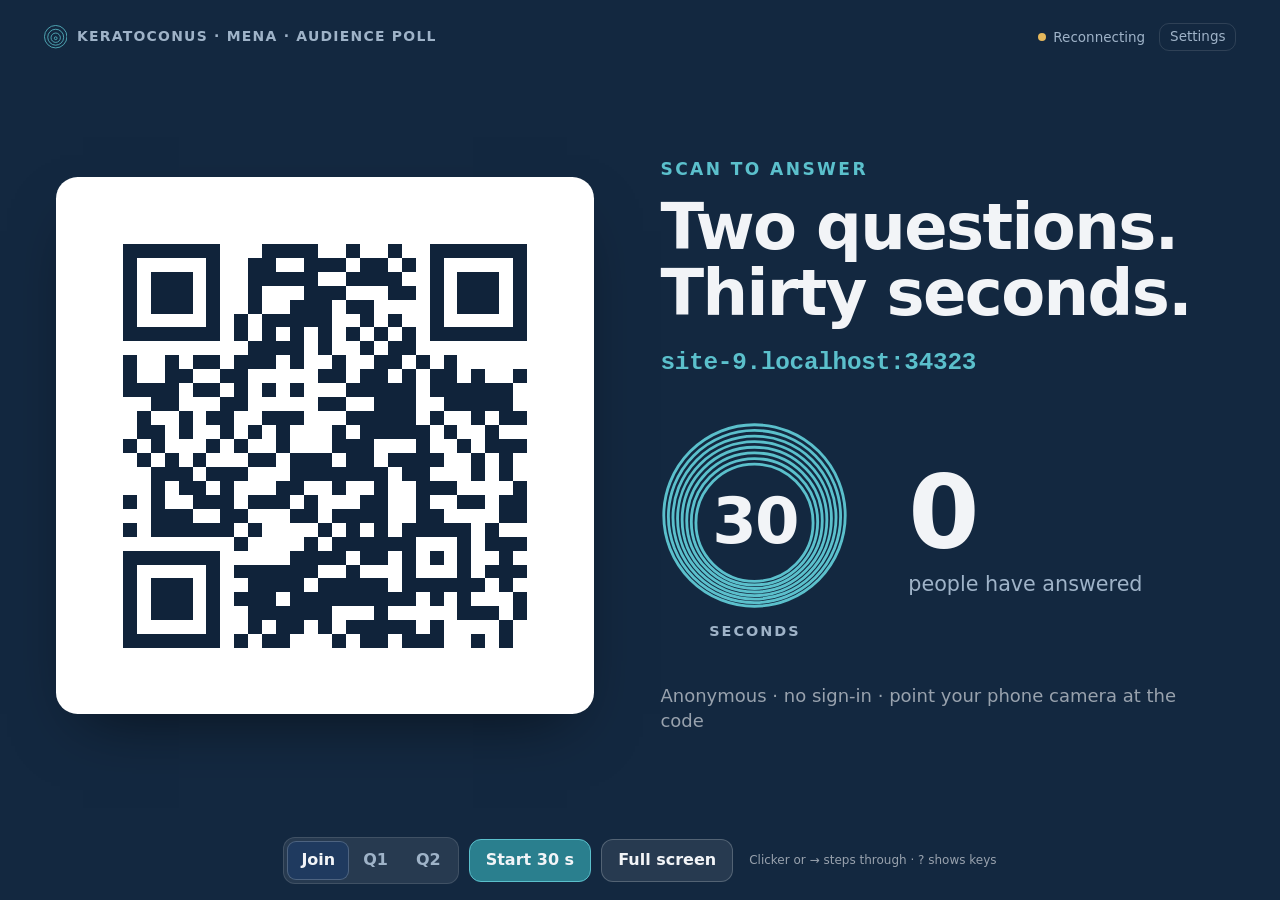
==== commit 1095569e: "Ask "how common do you think" in both questions; 30-second countdown Both questions now ask for the " ====
--- a/screen.html
+++ b/screen.html
@@ -7,7 +7,7 @@
 <meta name="robots" content="noindex">
 <title>Keratoconus poll: presenter screen</title>
 <link rel="icon" href="assets/icon.svg" type="image/svg+xml">
-<link rel="stylesheet" href="assets/poll.css?v=4">
+<link rel="stylesheet" href="assets/poll.css?v=5">
 </head>
 <body class="screen">
 <div class="bg-rings" id="bgRings" aria-hidden="true"></div>
@@ -53,11 +53,11 @@
 </div>
 <div class="panel" id="panel" hidden role="dialog" aria-label="Settings and help"></div>
 <div class="blackout" id="blackout" hidden></div>
-<script src="config.js?v=4"></script>
-<script src="assets/questions.js?v=4"></script>
-<script src="assets/answers.js?v=4"></script>
-<script src="assets/qrcode.js?v=4"></script>
-<script src="assets/common.js?v=4"></script>
-<script src="assets/screen.js?v=4"></script>
+<script src="config.js?v=5"></script>
+<script src="assets/questions.js?v=5"></script>
+<script src="assets/answers.js?v=5"></script>
+<script src="assets/qrcode.js?v=5"></script>
+<script src="assets/common.js?v=5"></script>
+<script src="assets/screen.js?v=5"></script>
 </body>
 </html>
